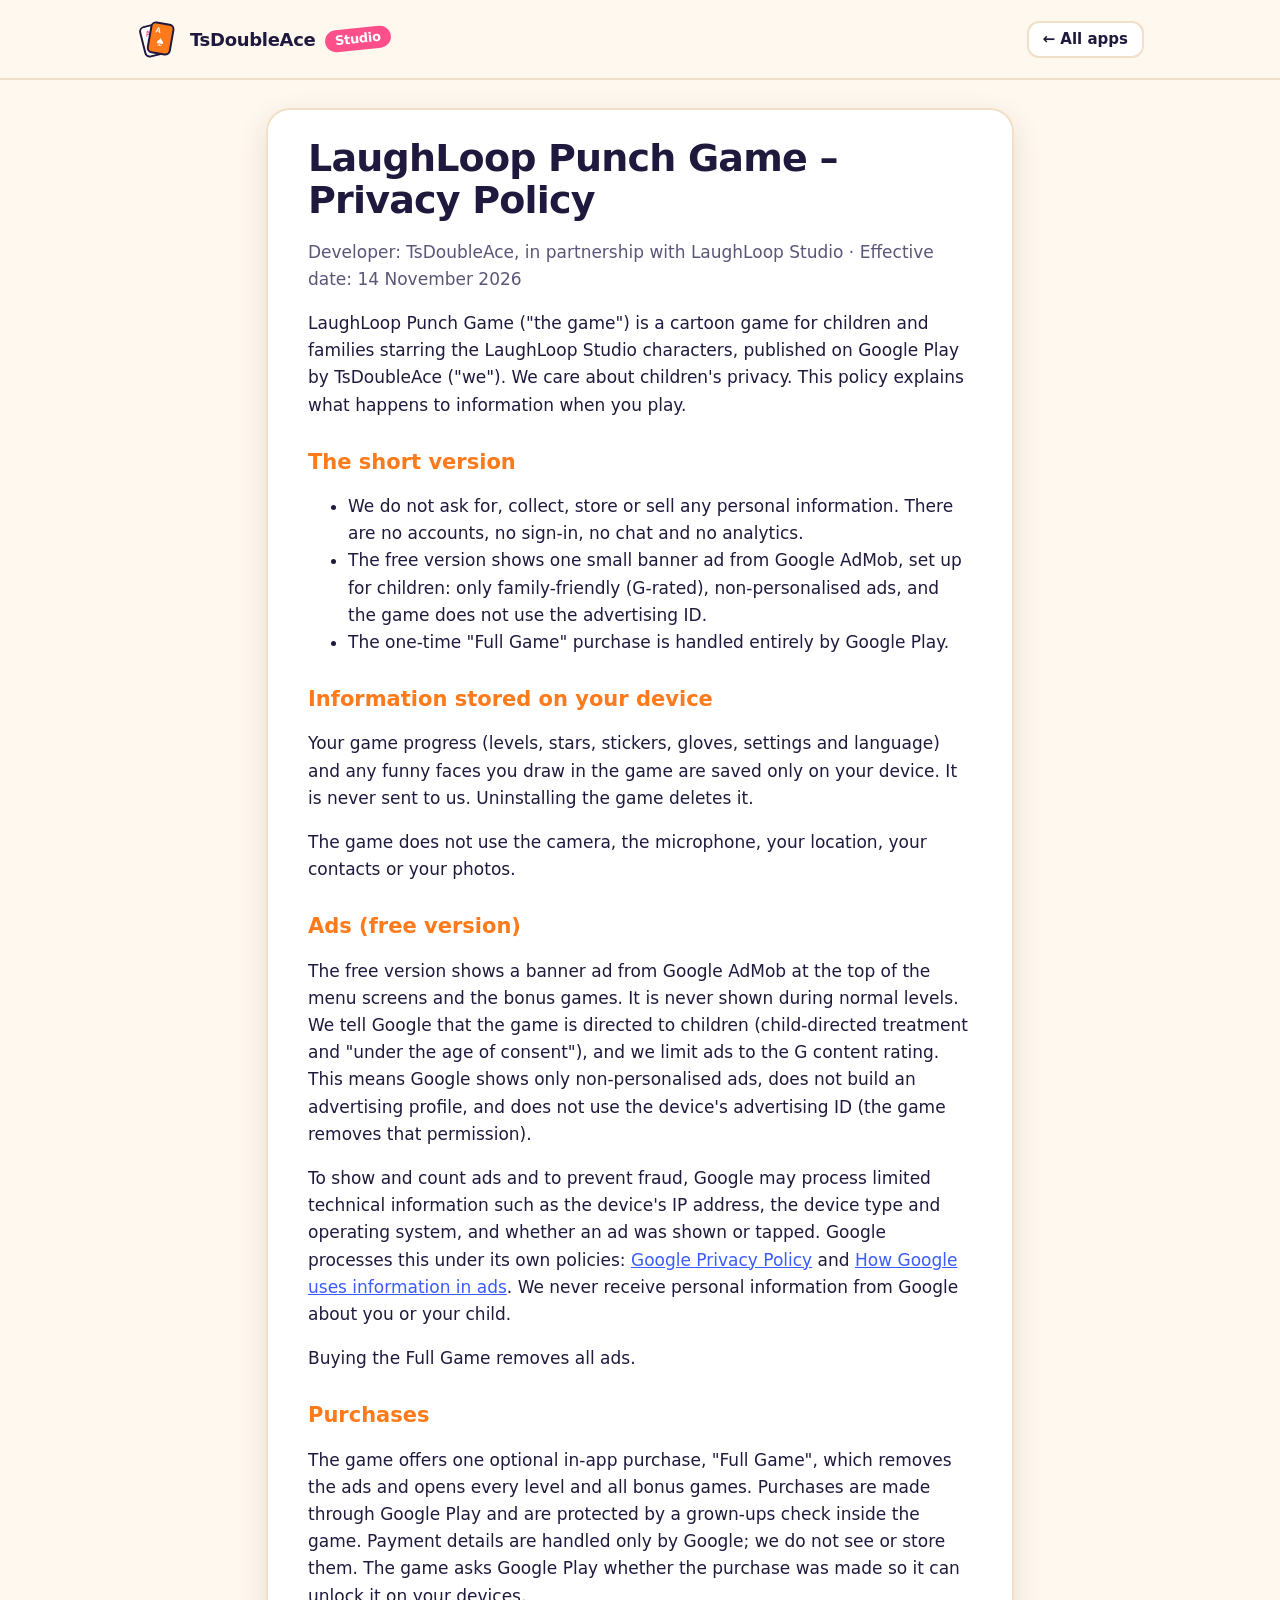
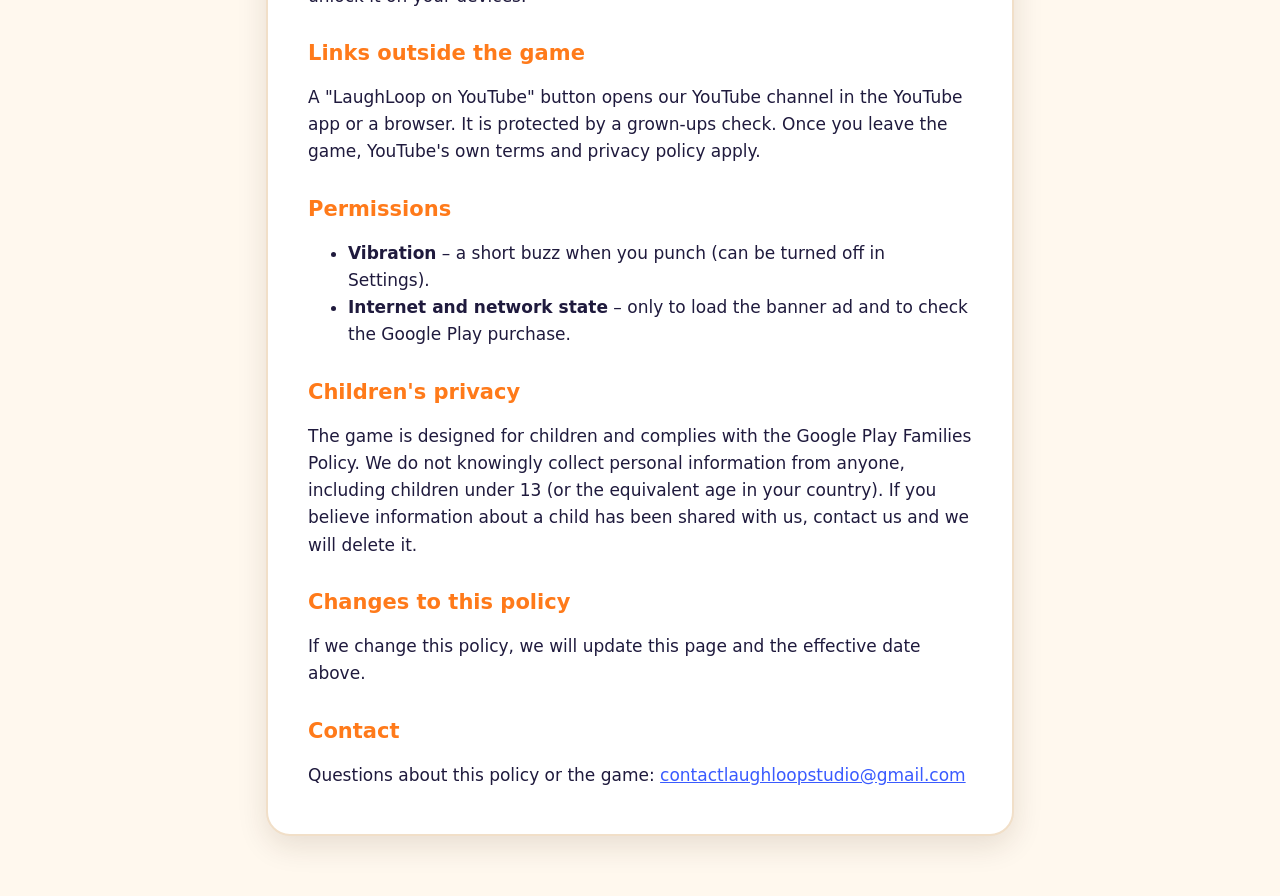
==== punch-game/privacy.html @ d18fac6a "TsDoubleAce Studio website: home page, Punch Game privacy policy, app-ads.txt" ====
<!doctype html>
<html lang="en">
<head>
<meta charset="utf-8">
<meta name="viewport" content="width=device-width, initial-scale=1">
<title>Punch Game Privacy</title>
<meta name="description" content="Privacy policy of LaughLoop Punch Game by TsDoubleAce.">
<link rel="stylesheet" href="../style.css">
</head>
<body>
<header class="topbar">
  <div class="wrap">
    <a class="logo" href="../" aria-label="TsDoubleAce Studio home">
      <svg viewBox="0 0 64 64" aria-hidden="true">
        <g transform="rotate(-14 30 34)"><rect x="10" y="10" width="34" height="46" rx="7" fill="#fff" stroke="#1f1a3d" stroke-width="3"/><text x="17" y="25" font-family="Arial, sans-serif" font-weight="900" font-size="12" fill="#ff4f8b">A</text><text x="27" y="44" font-family="Arial, sans-serif" font-size="18" fill="#ff4f8b" text-anchor="middle">&#9829;</text></g>
        <g transform="rotate(10 36 34)"><rect x="20" y="8" width="34" height="46" rx="7" fill="#ff7a1a" stroke="#1f1a3d" stroke-width="3"/><text x="27" y="23" font-family="Arial, sans-serif" font-weight="900" font-size="12" fill="#fff">A</text><text x="37" y="42" font-family="Arial, sans-serif" font-size="20" fill="#fff" text-anchor="middle">&#9824;</text></g>
      </svg>
      <span class="name">TsDoubleAce <span class="tag">Studio</span></span>
    </a>
    <a class="back" href="../">&larr; All apps</a>
  </div>
</header>
<div class="doc"><article>
<h1>LaughLoop Punch Game – Privacy Policy</h1>
<p class="muted">Developer: TsDoubleAce, in partnership with LaughLoop Studio · Effective date: 14 November 2026</p>

<p>LaughLoop Punch Game ("the game") is a cartoon game for children and families starring the LaughLoop Studio characters, published on Google Play by TsDoubleAce ("we").
We care about children's privacy. This policy explains what happens to information when you play.</p>

<h2>The short version</h2>
<ul>
  <li>We do not ask for, collect, store or sell any personal information. There are no accounts, no sign-in, no chat and no analytics.</li>
  <li>The free version shows one small banner ad from Google AdMob, set up for children: only family-friendly (G-rated), non-personalised ads, and the game does not use the advertising ID.</li>
  <li>The one-time "Full Game" purchase is handled entirely by Google Play.</li>
</ul>

<h2>Information stored on your device</h2>
<p>Your game progress (levels, stars, stickers, gloves, settings and language) and any funny faces you draw in the game are saved only on your device.
It is never sent to us. Uninstalling the game deletes it.</p>
<p>The game does not use the camera, the microphone, your location, your contacts or your photos.</p>

<h2>Ads (free version)</h2>
<p>The free version shows a banner ad from Google AdMob at the top of the menu screens and the bonus games. It is never shown during normal levels.
We tell Google that the game is directed to children (child-directed treatment and "under the age of consent"), and we limit ads to the G content rating.
This means Google shows only non-personalised ads, does not build an advertising profile, and does not use the device's advertising ID (the game removes that permission).</p>
<p>To show and count ads and to prevent fraud, Google may process limited technical information such as the device's IP address, the device type and operating system, and whether an ad was shown or tapped.
Google processes this under its own policies:
<a href="https://policies.google.com/privacy">Google Privacy Policy</a> and
<a href="https://policies.google.com/technologies/ads">How Google uses information in ads</a>.
We never receive personal information from Google about you or your child.</p>
<p>Buying the Full Game removes all ads.</p>

<h2>Purchases</h2>
<p>The game offers one optional in-app purchase, "Full Game", which removes the ads and opens every level and all bonus games. Purchases are made through Google Play and are protected by a grown-ups check inside the game.
Payment details are handled only by Google; we do not see or store them. The game asks Google Play whether the purchase was made so it can unlock it on your devices.</p>

<h2>Links outside the game</h2>
<p>A "LaughLoop on YouTube" button opens our YouTube channel in the YouTube app or a browser. It is protected by a grown-ups check.
Once you leave the game, YouTube's own terms and privacy policy apply.</p>

<h2>Permissions</h2>
<ul>
  <li><strong>Vibration</strong> – a short buzz when you punch (can be turned off in Settings).</li>
  <li><strong>Internet and network state</strong> – only to load the banner ad and to check the Google Play purchase.</li>
</ul>

<h2>Children's privacy</h2>
<p>The game is designed for children and complies with the Google Play Families Policy. We do not knowingly collect personal information from anyone, including children under 13 (or the equivalent age in your country).
If you believe information about a child has been shared with us, contact us and we will delete it.</p>

<h2>Changes to this policy</h2>
<p>If we change this policy, we will update this page and the effective date above.</p>

<h2>Contact</h2>
<p>Questions about this policy or the game: <a href="mailto:contactlaughloopstudio@gmail.com">contactlaughloopstudio@gmail.com</a></p>
</article></div>
</body>
</html>
---- style.css ----
/* TsDoubleAce Studio site: one shared look for the home page and every app's pages.
   No outside fonts or scripts: the site makes no third-party requests. */
:root {
  --bg: #fff8ee;
  --bg2: #ffe9d1;
  --ink: #1f1a3d;
  --muted: #5b5578;
  --card: #ffffff;
  --line: #f1dfc8;
  --orange: #ff7a1a;
  --pink: #ff4f8b;
  --purple: #7c4dff;
  --blue: #2f80ff;
  --green: #18b26b;
  --yellow: #ffc21a;
  --link: #3a5bff;
  --shadow: 0 10px 30px rgba(60, 30, 0, 0.12);
  --display: ui-rounded, "SF Pro Rounded", "Nunito", "Segoe UI Variable Display", "Segoe UI", system-ui, sans-serif;
  --text: system-ui, "Segoe UI", Roboto, sans-serif;
}
@media (prefers-color-scheme: dark) {
  :root {
    --bg: #14112b;
    --bg2: #221a4a;
    --ink: #f4f1ff;
    --muted: #b7b0d8;
    --card: #1f1a40;
    --line: #362e66;
    --link: #8fa6ff;
    --shadow: 0 10px 30px rgba(0, 0, 0, 0.45);
  }
}
* { box-sizing: border-box; }
html { scroll-behavior: smooth; }
body { margin: 0; background: var(--bg); color: var(--ink); font: 17px/1.6 var(--text); overflow-x: hidden; }
a { color: var(--link); }
img { max-width: 100%; height: auto; display: block; }
.wrap { max-width: 1040px; margin: 0 auto; padding: 0 16px; }

/* ---------- logo ---------- */
.logo { display: inline-flex; align-items: center; gap: 12px; text-decoration: none; color: var(--ink); }
.logo svg { width: 56px; height: 56px; flex: none; }
.logo .name { font: 800 22px/1 var(--display); letter-spacing: -0.3px; }
.logo .tag { display: inline-block; margin-left: 4px; padding: 3px 10px; border-radius: 99px; background: var(--pink); color: #fff;
  font: 800 13px/1.2 var(--display); transform: rotate(-6deg); vertical-align: 3px; }

/* ---------- hero ---------- */
.hero { position: relative; overflow: hidden; padding: 28px 0 80px;
  background: radial-gradient(1200px 500px at 85% -10%, var(--bg2), transparent 70%),
              radial-gradient(800px 400px at -10% 110%, var(--bg2), transparent 70%); }
.hero-inner { position: relative; z-index: 1; }
.hero h1 { font: 900 clamp(38px, 7vw, 68px)/1.02 var(--display); letter-spacing: -1.5px; margin: 56px 0 14px; max-width: 760px; }
.hero h1 .pop { background: linear-gradient(90deg, var(--orange), var(--pink), var(--purple)); -webkit-background-clip: text; background-clip: text; color: transparent; }
.hero p.lead { font-size: clamp(18px, 2.4vw, 21px); color: var(--muted); max-width: 600px; margin: 0 0 26px; }
.chips { display: flex; flex-wrap: wrap; gap: 10px; }
.chip { display: inline-flex; align-items: center; gap: 8px; padding: 8px 14px; border-radius: 99px; background: var(--card);
  border: 2px solid var(--line); font: 700 15px/1 var(--display); box-shadow: var(--shadow); }
.chip i { font-style: normal; font-size: 18px; }
.btn { display: inline-flex; align-items: center; gap: 8px; padding: 13px 22px; border-radius: 16px; font: 800 17px/1 var(--display);
  text-decoration: none; color: #fff; background: var(--orange); box-shadow: 0 5px 0 #c4520a; transition: transform .12s, box-shadow .12s; }
.btn:hover { transform: translateY(-2px); box-shadow: 0 7px 0 #c4520a; }
.btn:active { transform: translateY(3px); box-shadow: 0 2px 0 #c4520a; }
.btn.ghost { background: var(--card); color: var(--ink); border: 2px solid var(--line); box-shadow: 0 5px 0 var(--line); }
.btn.soon { background: #2b2b2b; box-shadow: 0 5px 0 #000; cursor: default; }
.btn.soon:hover { transform: none; }
.hero .cta { display: flex; flex-wrap: wrap; gap: 12px; margin-top: 30px; }

/* floating playful shapes */
.float { position: absolute; z-index: 0; font: 900 40px/1 var(--display); opacity: .9; animation: bob 6s ease-in-out infinite; user-select: none; pointer-events: none; }
.float.s1 { top: 70px; right: 8%; color: var(--pink); font-size: 64px; }
.float.s2 { top: 210px; right: 24%; color: var(--yellow); font-size: 38px; animation-delay: -2s; }
.float.s3 { top: 330px; right: 5%; color: var(--purple); font-size: 52px; animation-delay: -4s; }
.float.s4 { bottom: 40px; right: 34%; color: var(--green); font-size: 34px; animation-delay: -1s; }
.float.s5 { top: 120px; right: 40%; color: var(--blue); font-size: 26px; animation-delay: -3s; }
.blob { position: absolute; border-radius: 50%; filter: blur(2px); opacity: .5; z-index: 0; animation: bob 9s ease-in-out infinite; }
.blob.b1 { width: 180px; height: 180px; right: -40px; bottom: -50px; background: var(--yellow); }
.blob.b2 { width: 90px; height: 90px; right: 18%; top: 40px; background: var(--pink); opacity: .25; animation-delay: -3s; }
@keyframes bob { 0%, 100% { transform: translateY(0) rotate(0deg); } 50% { transform: translateY(-14px) rotate(8deg); } }
.wave { display: block; width: 100%; height: 60px; margin-top: -60px; position: relative; z-index: 1; }
.wave path { fill: var(--bg); }

/* ---------- sections ---------- */
section { padding: 30px 0 20px; }
.section-title { font: 900 clamp(28px, 4.4vw, 40px)/1.1 var(--display); letter-spacing: -0.8px; margin: 0 0 6px; }
.section-sub { color: var(--muted); margin: 0 0 24px; }

/* featured app */
.app { display: grid; grid-template-columns: 1.1fr 1fr; gap: 28px; align-items: center; background: var(--card);
  border: 2px solid var(--line); border-radius: 28px; padding: 22px; box-shadow: var(--shadow); }
.banner { border-radius: 20px; overflow: hidden; transform: rotate(-1.5deg); box-shadow: var(--shadow); transition: transform .3s; }
.banner:hover { transform: rotate(0deg) scale(1.02); }
.app-head { display: flex; align-items: center; gap: 14px; margin-bottom: 10px; }
.app-head img { width: 72px; height: 72px; border-radius: 18px; box-shadow: var(--shadow); }
.app h3 { font: 900 28px/1.1 var(--display); margin: 0; letter-spacing: -0.5px; }
.app .with { color: var(--muted); font-size: 15px; }
.app p { margin: 8px 0 14px; }
.feats { list-style: none; padding: 0; margin: 0 0 18px; display: grid; gap: 8px; }
.feats li { display: flex; gap: 10px; align-items: flex-start; }
.feats b { flex: none; display: inline-grid; place-items: center; width: 28px; height: 28px; border-radius: 9px; color: #fff; font: 900 15px/1 var(--display); }
.app .cta { display: flex; flex-wrap: wrap; gap: 10px; }
.shots { display: grid; grid-template-columns: 1fr 1fr; gap: 16px; margin-top: 22px; }
.shot { border-radius: 16px; overflow: hidden; border: 6px solid var(--card); box-shadow: var(--shadow); transition: transform .3s; }
.shot:nth-child(1) { transform: rotate(1.5deg); }
.shot:nth-child(2) { transform: rotate(-1.5deg); }
.shot:hover { transform: rotate(0) scale(1.03); }

/* coming soon */
.soon-card { margin-top: 22px; border: 3px dashed var(--line); border-radius: 28px; padding: 26px; text-align: center; }
.soon-card h3 { font: 900 24px/1.2 var(--display); margin: 0 0 6px; }
.soon-card p { color: var(--muted); margin: 0; }
.dots { display: inline-flex; gap: 8px; margin-bottom: 10px; }
.dots span { width: 14px; height: 14px; border-radius: 50%; animation: hop 1.2s ease-in-out infinite; }
.dots span:nth-child(1) { background: var(--orange); }
.dots span:nth-child(2) { background: var(--pink); animation-delay: .15s; }
.dots span:nth-child(3) { background: var(--purple); animation-delay: .3s; }
@keyframes hop { 0%, 100% { transform: translateY(0); } 40% { transform: translateY(-10px); } }

/* footer */
footer { margin-top: 50px; padding: 30px 0 40px; border-top: 2px solid var(--line); color: var(--muted); font-size: 15px; }
footer .wrap { display: flex; flex-wrap: wrap; gap: 14px 28px; align-items: center; justify-content: space-between; }

/* ---------- text pages (privacy policies) ---------- */
.topbar { padding: 18px 0; border-bottom: 2px solid var(--line); background: var(--bg); }
.topbar .wrap { display: flex; align-items: center; justify-content: space-between; gap: 12px; }
.topbar .logo svg { width: 42px; height: 42px; }
.topbar .logo .name { font-size: 18px; }
.back { font: 700 15px/1 var(--display); text-decoration: none; padding: 9px 14px; border-radius: 12px; border: 2px solid var(--line); color: var(--ink); background: var(--card); }
.doc { max-width: 780px; margin: 28px auto 60px; padding: 0 16px; }
.doc article { background: var(--card); border: 2px solid var(--line); border-radius: 24px; padding: 28px clamp(18px, 4vw, 40px); box-shadow: var(--shadow); }
.doc h1 { font: 900 clamp(28px, 5vw, 38px)/1.1 var(--display); letter-spacing: -0.8px; margin: 0 0 6px; }
.doc h2 { font: 800 21px/1.3 var(--display); margin: 30px 0 8px; color: var(--orange); }
.doc .muted { color: var(--muted); }

/* ---------- small screens / calm motion ---------- */
@media (max-width: 760px) {
  .app { grid-template-columns: 1fr; padding: 16px; }
  .float.s2, .float.s5, .float.s4 { display: none; }
  .float.s1 { top: 100px; right: 4%; font-size: 44px; }
  .float.s3 { top: auto; bottom: 70px; right: 6%; font-size: 40px; }
  .hero h1 { margin-top: 40px; }
  .logo .name { font-size: 19px; }
}
@media (prefers-reduced-motion: reduce) {
  *, *::before, *::after { animation: none !important; transition: none !important; }
  html { scroll-behavior: auto; }
}

/* ---------- YouTube channel box ---------- */
.btn.yt { background: #ff0033; box-shadow: 0 5px 0 #b30024; }
.btn.yt:hover { box-shadow: 0 7px 0 #b30024; }
.btn.yt:active { box-shadow: 0 2px 0 #b30024; }
.yt-box { position: relative; overflow: hidden; border-radius: 28px; padding: 14px; color: #fff; box-shadow: var(--shadow);
  background: radial-gradient(600px 300px at 90% 100%, rgba(255, 194, 26, .35), transparent 70%),
              linear-gradient(135deg, #ff0033 0%, #ff4f8b 60%, #7c4dff 130%); }
.yt-box::before { content: ""; position: absolute; inset: 0; pointer-events: none; opacity: .14;
  background-image: radial-gradient(#fff 2px, transparent 2.5px); background-size: 26px 26px; }
.yt-banner { position: relative; display: block; border-radius: 20px; overflow: hidden; box-shadow: 0 8px 22px rgba(0,0,0,.28); transition: transform .3s; }
.yt-banner:hover { transform: scale(1.01) rotate(-0.4deg); }
.yt-row { position: relative; display: grid; grid-template-columns: auto 1fr auto; gap: 18px; align-items: center; padding: 18px 10px 8px; }
.yt-logo { width: 96px; height: 96px; border-radius: 50%; border: 4px solid #fff; box-shadow: 0 6px 16px rgba(0,0,0,.25); background: #fff; }
.yt-badge { display: inline-flex; align-items: center; gap: 10px; font: 800 14px/1 var(--display); background: rgba(255,255,255,.18);
  padding: 6px 12px 6px 6px; border-radius: 99px; margin-bottom: 8px; }
.yt-badge svg { width: 28px; height: 20px; }
.yt-box h3 { font: 900 clamp(24px, 3.4vw, 32px)/1.1 var(--display); margin: 0 0 6px; letter-spacing: -0.6px; color: #fff; }
.yt-box p { color: rgba(255,255,255,.93); margin: 0; }
.yt-cta { text-align: center; }
.yt-box .btn.white { background: #fff; color: #ff0033; box-shadow: 0 5px 0 rgba(0,0,0,.25); white-space: nowrap; }
.yt-box .handle { display: block; margin-top: 12px; font: 700 13px/1 var(--display); color: rgba(255,255,255,.88); }
@media (max-width: 760px) {
  .yt-box { padding: 10px; }
  .yt-row { grid-template-columns: auto 1fr; padding: 14px 6px 8px; }
  .yt-logo { width: 72px; height: 72px; }
  .yt-cta { grid-column: 1 / -1; text-align: left; }
}
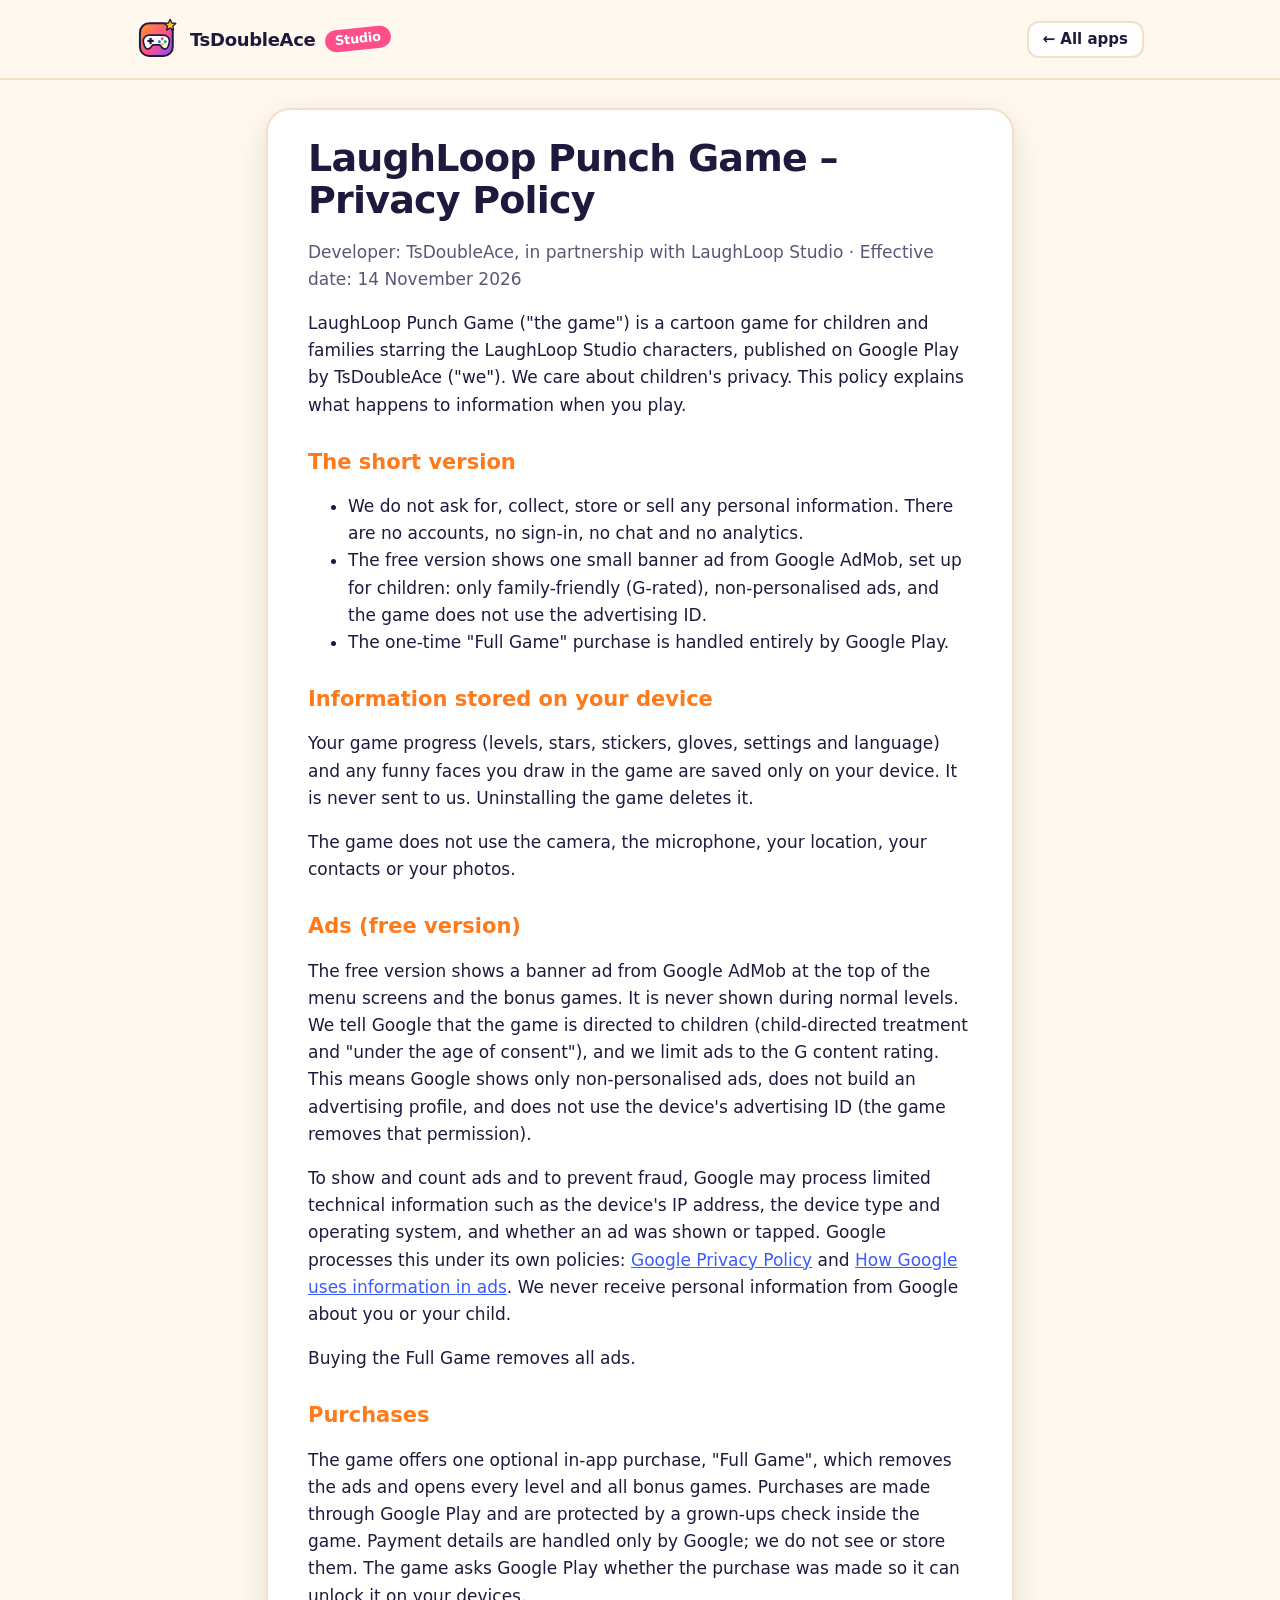
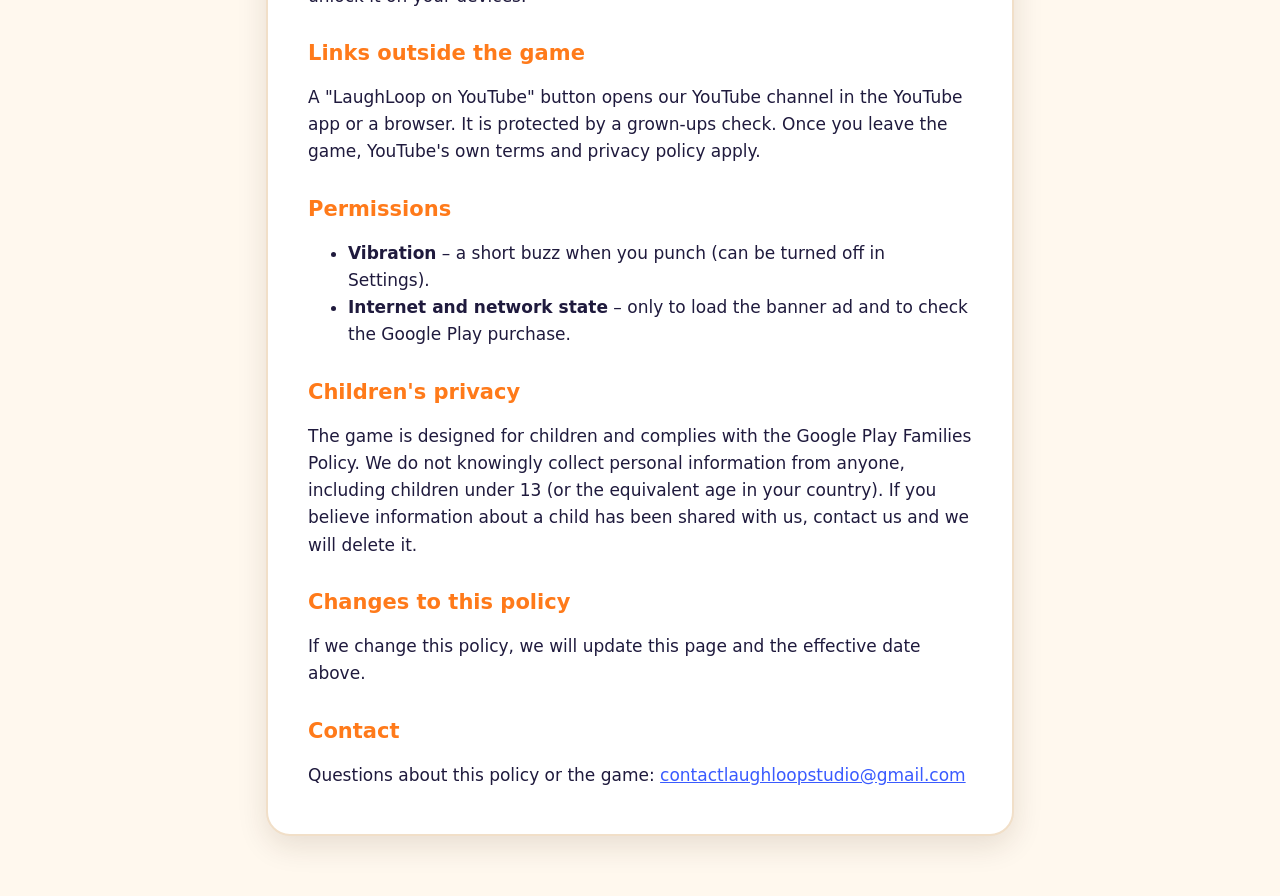
==== commit 6209a0a5: "New logo: app tile with a game controller (also the browser tab icon)" ====
--- a/punch-game/privacy.html
+++ b/punch-game/privacy.html
@@ -5,16 +5,14 @@
 <meta name="viewport" content="width=device-width, initial-scale=1">
 <title>Punch Game Privacy</title>
 <meta name="description" content="Privacy policy of LaughLoop Punch Game by TsDoubleAce.">
+<link rel="icon" href="../logo.svg" type="image/svg+xml">
 <link rel="stylesheet" href="../style.css">
 </head>
 <body>
 <header class="topbar">
   <div class="wrap">
     <a class="logo" href="../" aria-label="TsDoubleAce Studio home">
-      <svg viewBox="0 0 64 64" aria-hidden="true">
-        <g transform="rotate(-14 30 34)"><rect x="10" y="10" width="34" height="46" rx="7" fill="#fff" stroke="#1f1a3d" stroke-width="3"/><text x="17" y="25" font-family="Arial, sans-serif" font-weight="900" font-size="12" fill="#ff4f8b">A</text><text x="27" y="44" font-family="Arial, sans-serif" font-size="18" fill="#ff4f8b" text-anchor="middle">&#9829;</text></g>
-        <g transform="rotate(10 36 34)"><rect x="20" y="8" width="34" height="46" rx="7" fill="#ff7a1a" stroke="#1f1a3d" stroke-width="3"/><text x="27" y="23" font-family="Arial, sans-serif" font-weight="900" font-size="12" fill="#fff">A</text><text x="37" y="42" font-family="Arial, sans-serif" font-size="20" fill="#fff" text-anchor="middle">&#9824;</text></g>
-      </svg>
+      <img src="../logo.svg" width="56" height="56" alt="">
       <span class="name">TsDoubleAce <span class="tag">Studio</span></span>
     </a>
     <a class="back" href="../">&larr; All apps</a>
--- a/style.css
+++ b/style.css
@@ -39,7 +39,7 @@
 
 /* ---------- logo ---------- */
 .logo { display: inline-flex; align-items: center; gap: 12px; text-decoration: none; color: var(--ink); }
-.logo svg { width: 56px; height: 56px; flex: none; }
+.logo img, .logo svg { width: 56px; height: 56px; flex: none; }
 .logo .name { font: 800 22px/1 var(--display); letter-spacing: -0.3px; }
 .logo .tag { display: inline-block; margin-left: 4px; padding: 3px 10px; border-radius: 99px; background: var(--pink); color: #fff;
   font: 800 13px/1.2 var(--display); transform: rotate(-6deg); vertical-align: 3px; }
@@ -122,7 +122,7 @@
 /* ---------- text pages (privacy policies) ---------- */
 .topbar { padding: 18px 0; border-bottom: 2px solid var(--line); background: var(--bg); }
 .topbar .wrap { display: flex; align-items: center; justify-content: space-between; gap: 12px; }
-.topbar .logo svg { width: 42px; height: 42px; }
+.topbar .logo img, .topbar .logo svg { width: 42px; height: 42px; }
 .topbar .logo .name { font-size: 18px; }
 .back { font: 700 15px/1 var(--display); text-decoration: none; padding: 9px 14px; border-radius: 12px; border: 2px solid var(--line); color: var(--ink); background: var(--card); }
 .doc { max-width: 780px; margin: 28px auto 60px; padding: 0 16px; }
